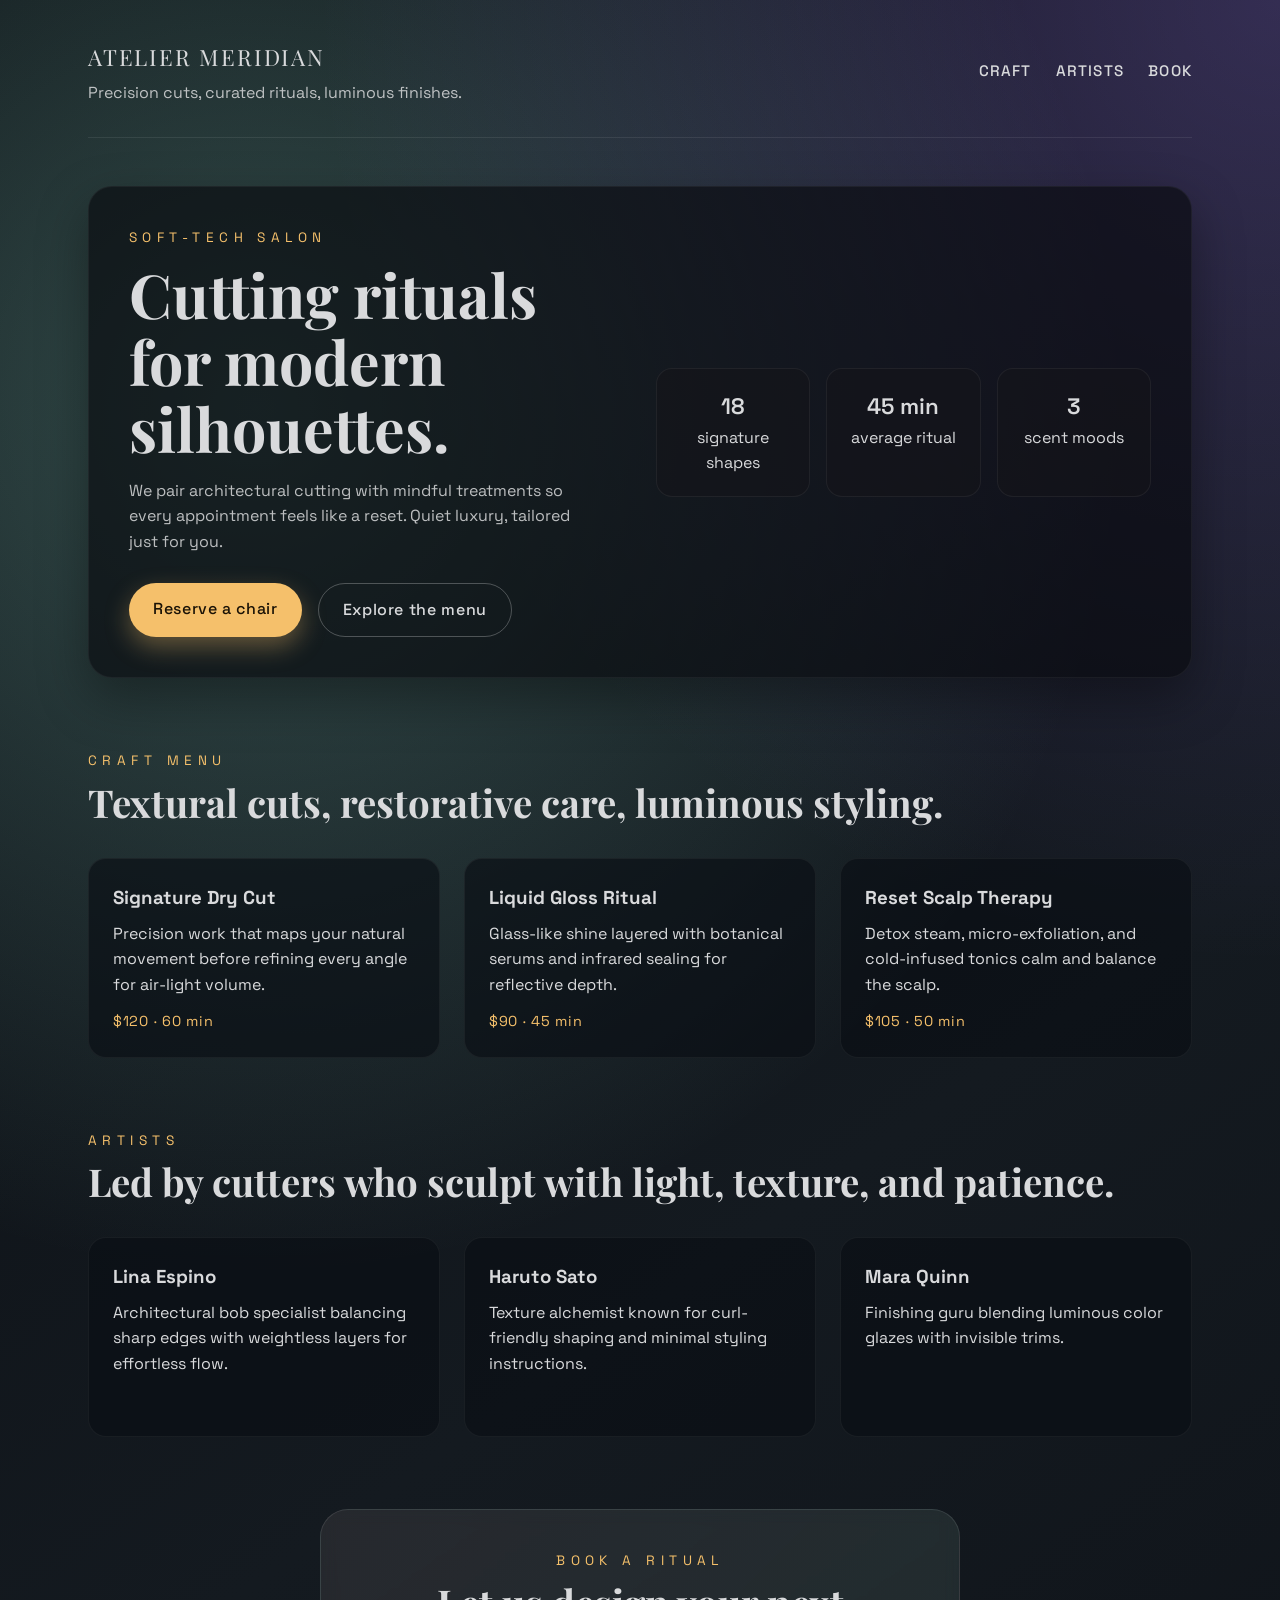
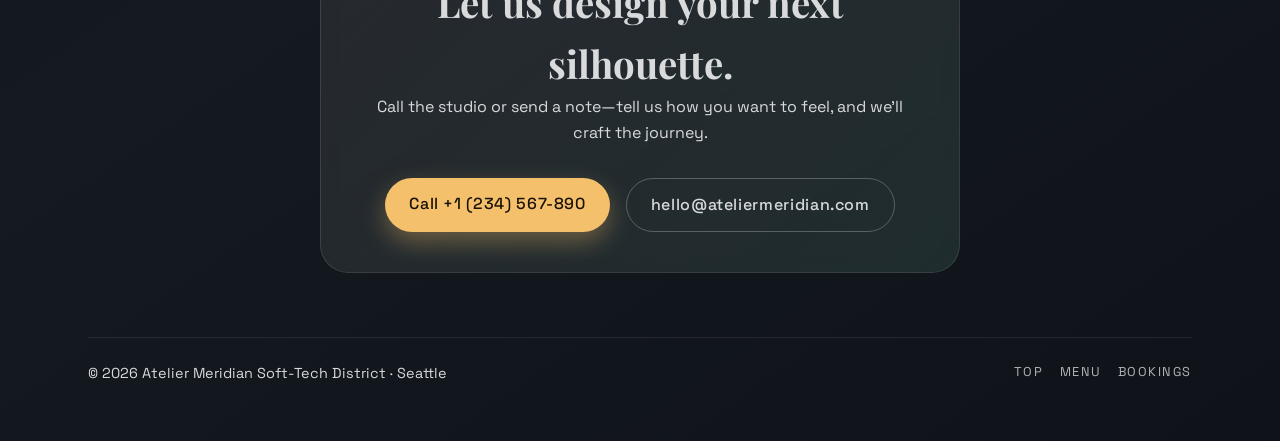
==== index.html @ 220599c0 "Add initial HTML and CSS files for Haircut Studio website" ====
<!DOCTYPE html>
<html lang="en">
<head>
    <meta charset="UTF-8">
    <meta name="viewport" content="width=device-width, initial-scale=1.0">
    <title>Atelier Meridian — Haircut Studio</title>
    <link rel="preconnect" href="https://fonts.googleapis.com">
    <link rel="preconnect" href="https://fonts.gstatic.com" crossorigin>
    <link href="https://fonts.googleapis.com/css2?family=Playfair+Display:wght@500;600&family=Space+Grotesk:wght@400;500&display=swap" rel="stylesheet">
    <link rel="stylesheet" href="styles.css">
</head>
<body>
    <div class="page-shell">
        <header class="hero-header">
            <div class="brand-block">
                <span class="studio-tag">Atelier Meridian</span>
                <p class="studio-note">Precision cuts, curated rituals, luminous finishes.</p>
            </div>
            <nav class="nav-menu" aria-label="Primary">
                <a href="#craft">Craft</a>
                <a href="#artists">Artists</a>
                <a href="#booking">Book</a>
            </nav>
        </header>

        <main>
            <section class="hero" id="home">
                <div class="hero-content">
                    <p class="eyebrow">SOFT-TECH SALON</p>
                    <h1>Cutting rituals for modern silhouettes.</h1>
                    <p class="lede">We pair architectural cutting with mindful treatments so every appointment feels like a reset. Quiet luxury, tailored just for you.</p>
                    <div class="hero-cta">
                        <a class="primary" href="#booking">Reserve a chair</a>
                        <a class="secondary" href="#craft">Explore the menu</a>
                    </div>
                </div>
                <div class="hero-panel">
                    <div class="stat">
                        <span class="stat-value">18</span>
                        <span class="stat-label">signature shapes</span>
                    </div>
                    <div class="stat">
                        <span class="stat-value">45 min</span>
                        <span class="stat-label">average ritual</span>
                    </div>
                    <div class="stat">
                        <span class="stat-value">3</span>
                        <span class="stat-label">scent moods</span>
                    </div>
                </div>
            </section>

            <section class="services" id="craft">
                <header>
                    <p class="eyebrow">Craft Menu</p>
                    <h2>Textural cuts, restorative care, luminous styling.</h2>
                </header>
                <div class="service-grid">
                    <article>
                        <h3>Signature Dry Cut</h3>
                        <p>Precision work that maps your natural movement before refining every angle for air-light volume.</p>
                        <span class="price">$120 · 60 min</span>
                    </article>
                    <article>
                        <h3>Liquid Gloss Ritual</h3>
                        <p>Glass-like shine layered with botanical serums and infrared sealing for reflective depth.</p>
                        <span class="price">$90 · 45 min</span>
                    </article>
                    <article>
                        <h3>Reset Scalp Therapy</h3>
                        <p>Detox steam, micro-exfoliation, and cold-infused tonics calm and balance the scalp.</p>
                        <span class="price">$105 · 50 min</span>
                    </article>
                </div>
            </section>

            <section class="artists" id="artists">
                <header>
                    <p class="eyebrow">Artists</p>
                    <h2>Led by cutters who sculpt with light, texture, and patience.</h2>
                </header>
                <div class="artist-profiles">
                    <article>
                        <h3>Lina Espino</h3>
                        <p>Architectural bob specialist balancing sharp edges with weightless layers for effortless flow.</p>
                    </article>
                    <article>
                        <h3>Haruto Sato</h3>
                        <p>Texture alchemist known for curl-friendly shaping and minimal styling instructions.</p>
                    </article>
                    <article>
                        <h3>Mara Quinn</h3>
                        <p>Finishing guru blending luminous color glazes with invisible trims.</p>
                    </article>
                </div>
            </section>

            <section class="booking" id="booking">
                <div class="booking-card">
                    <p class="eyebrow">Book a Ritual</p>
                    <h2>Let us design your next silhouette.</h2>
                    <p>Call the studio or send a note—tell us how you want to feel, and we’ll craft the journey.</p>
                    <div class="contact-options">
                        <a class="primary" href="tel:+1234567890">Call +1 (234) 567-890</a>
                        <a class="secondary" href="mailto:hello@ateliermeridian.com">hello@ateliermeridian.com</a>
                    </div>
                </div>
            </section>
        </main>

        <footer class="site-footer">
            <div>
                <span>© 2026 Atelier Meridian</span>
                <span>Soft-Tech District · Seattle</span>
            </div>
            <div class="footer-nav">
                <a href="#home">Top</a>
                <a href="#craft">Menu</a>
                <a href="#booking">Bookings</a>
            </div>
        </footer>
    </div>
</body>
</html>
---- styles.css ----
:root {
    --ink: #0e1116;
    --charcoal: #1d232b;
    --sand: #f3efe8;
    --gold: #f5c06b;
    --blush: #ffdad2;
    --glow: #8cd7c4;
    --accent: #a37bff;
    --text: #d9dadc;
}

* {
    box-sizing: border-box;
    margin: 0;
    padding: 0;
}

body {
    font-family: "Space Grotesk", "Segoe UI", sans-serif;
    background: radial-gradient(circle at top right, rgba(163, 123, 255, 0.25), transparent 40%),
                radial-gradient(circle at 20% 20%, rgba(140, 215, 196, 0.3), transparent 45%),
                linear-gradient(145deg, #0a0d12, #141a20 60%, #0f1319);
    color: var(--text);
    min-height: 100vh;
    line-height: 1.6;
}

.page-shell {
    max-width: 1200px;
    margin: 0 auto;
    padding: 2.5rem clamp(1rem, 4vw, 3rem) 3.5rem;
}

.hero-header {
    display: flex;
    flex-wrap: wrap;
    justify-content: space-between;
    align-items: center;
    gap: 1.5rem;
    padding-bottom: 2rem;
    border-bottom: 1px solid rgba(255, 255, 255, 0.08);
}

.brand-block {
    max-width: 420px;
}

.studio-tag {
    font-family: "Playfair Display", serif;
    font-size: 1.4rem;
    letter-spacing: 0.08em;
    text-transform: uppercase;
}

.studio-note {
    margin-top: 0.25rem;
    color: rgba(217, 218, 220, 0.85);
}

.nav-menu {
    display: flex;
    gap: 1.5rem;
    font-size: 0.95rem;
}

.nav-menu a {
    text-decoration: none;
    color: var(--text);
    letter-spacing: 0.08em;
    text-transform: uppercase;
    font-weight: 500;
    position: relative;
    padding-bottom: 0.15rem;
    transition: color 0.2s ease;
}

.nav-menu a::after {
    content: "";
    position: absolute;
    left: 0;
    bottom: 0;
    width: 100%;
    height: 1px;
    background: var(--gold);
    transform: scaleX(0);
    transform-origin: left;
    transition: transform 0.25s ease;
}

.nav-menu a:hover {
    color: var(--gold);
}

.nav-menu a:hover::after {
    transform: scaleX(1);
}

main {
    display: flex;
    flex-direction: column;
    gap: 4.5rem;
    margin-top: 3rem;
}

.hero {
    display: grid;
    grid-template-columns: repeat(auto-fit, minmax(280px, 1fr));
    gap: 2rem;
    padding: 2.5rem;
    border-radius: 24px;
    background: rgba(8, 10, 15, 0.65);
    box-shadow: 0 20px 50px rgba(0, 0, 0, 0.35);
    border: 1px solid rgba(255, 255, 255, 0.05);
    position: relative;
    overflow: hidden;
}

.hero::before {
    content: "";
    position: absolute;
    inset: -40% auto auto 40%;
    width: 200px;
    height: 200px;
    background: radial-gradient(circle, rgba(245, 192, 107, 0.6), transparent 60%);
    animation: floatGlow 8s ease-in-out infinite;
}

@keyframes floatGlow {
    0%, 100% { transform: translateY(0); opacity: 0.9; }
    50% { transform: translateY(-20px); opacity: 0.5; }
}

.hero-content h1 {
    font-family: "Playfair Display", serif;
    font-size: clamp(2.6rem, 5vw, 3.8rem);
    line-height: 1.1;
    margin: 0.75rem 0 1rem;
}

.hero-content .lede {
    color: rgba(217, 218, 220, 0.85);
    max-width: 460px;
}

.eyebrow {
    font-size: 0.85rem;
    letter-spacing: 0.4em;
    text-transform: uppercase;
    color: var(--gold);
}

.hero-cta {
    margin-top: 1.75rem;
    display: flex;
    flex-wrap: wrap;
    gap: 1rem;
}

.hero-cta a,
.contact-options a {
    text-decoration: none;
    font-weight: 500;
    letter-spacing: 0.04em;
    padding: 0.85rem 1.5rem;
    border-radius: 999px;
    transition: transform 0.25s ease, box-shadow 0.25s ease;
}

.primary {
    background: var(--gold);
    color: #1a1206;
    box-shadow: 0 10px 25px rgba(245, 192, 107, 0.35);
}

.secondary {
    border: 1px solid rgba(255, 255, 255, 0.25);
    color: var(--text);
}

.hero-cta a:hover,
.contact-options a:hover {
    transform: translateY(-2px);
}

.hero-panel {
    display: grid;
    grid-template-columns: repeat(auto-fit, minmax(120px, 1fr));
    gap: 1rem;
    align-self: center;
}

.stat {
    background: rgba(20, 20, 25, 0.6);
    border: 1px solid rgba(255, 255, 255, 0.06);
    border-radius: 16px;
    padding: 1.25rem;
    text-align: center;
}

.stat-value {
    display: block;
    font-size: 1.4rem;
    font-weight: 600;
}

.services, .artists, .booking {
    display: flex;
    flex-direction: column;
    gap: 1.5rem;
}

.services header h2,
.artists header h2,
.booking h2 {
    font-family: "Playfair Display", serif;
    font-size: clamp(1.8rem, 3vw, 2.5rem);
}

.service-grid,
.artist-profiles {
    display: grid;
    grid-template-columns: repeat(auto-fit, minmax(240px, 1fr));
    gap: 1.5rem;
}

.service-grid article,
.artist-profiles article {
    background: rgba(10, 14, 20, 0.65);
    border-radius: 18px;
    border: 1px solid rgba(255, 255, 255, 0.05);
    padding: 1.5rem;
    min-height: 200px;
    display: flex;
    flex-direction: column;
    gap: 0.5rem;
    transition: transform 0.3s ease, border-color 0.3s ease;
}

.service-grid article:hover,
.artist-profiles article:hover {
    transform: translateY(-6px);
    border-color: rgba(245, 192, 107, 0.4);
}

.price {
    font-size: 0.9rem;
    letter-spacing: 0.05em;
    color: var(--gold);
    margin-top: auto;
}

.booking {
    align-items: center;
}

.booking-card {
    width: min(100%, 640px);
    background: linear-gradient(135deg, rgba(255, 218, 210, 0.08), rgba(140, 215, 196, 0.12));
    border-radius: 28px;
    border: 1px solid rgba(255, 255, 255, 0.1);
    padding: 2.5rem;
    text-align: center;
    backdrop-filter: blur(8px);
}

.contact-options {
    margin-top: 2rem;
    display: flex;
    flex-wrap: wrap;
    justify-content: center;
    gap: 1rem;
}

.site-footer {
    margin-top: 4rem;
    padding-top: 1.5rem;
    border-top: 1px solid rgba(255, 255, 255, 0.08);
    display: flex;
    flex-wrap: wrap;
    justify-content: space-between;
    gap: 1rem;
    font-size: 0.9rem;
}

.footer-nav {
    display: flex;
    gap: 1rem;
}

.footer-nav a {
    color: rgba(217, 218, 220, 0.8);
    text-decoration: none;
    letter-spacing: 0.12em;
    text-transform: uppercase;
    font-size: 0.8rem;
}

@media (max-width: 640px) {
    .hero-header {
        flex-direction: column;
        align-items: flex-start;
    }

    .nav-menu {
        width: 100%;
        justify-content: space-between;
    }

    .hero,
    .booking-card {
        padding: 1.75rem;
    }
}
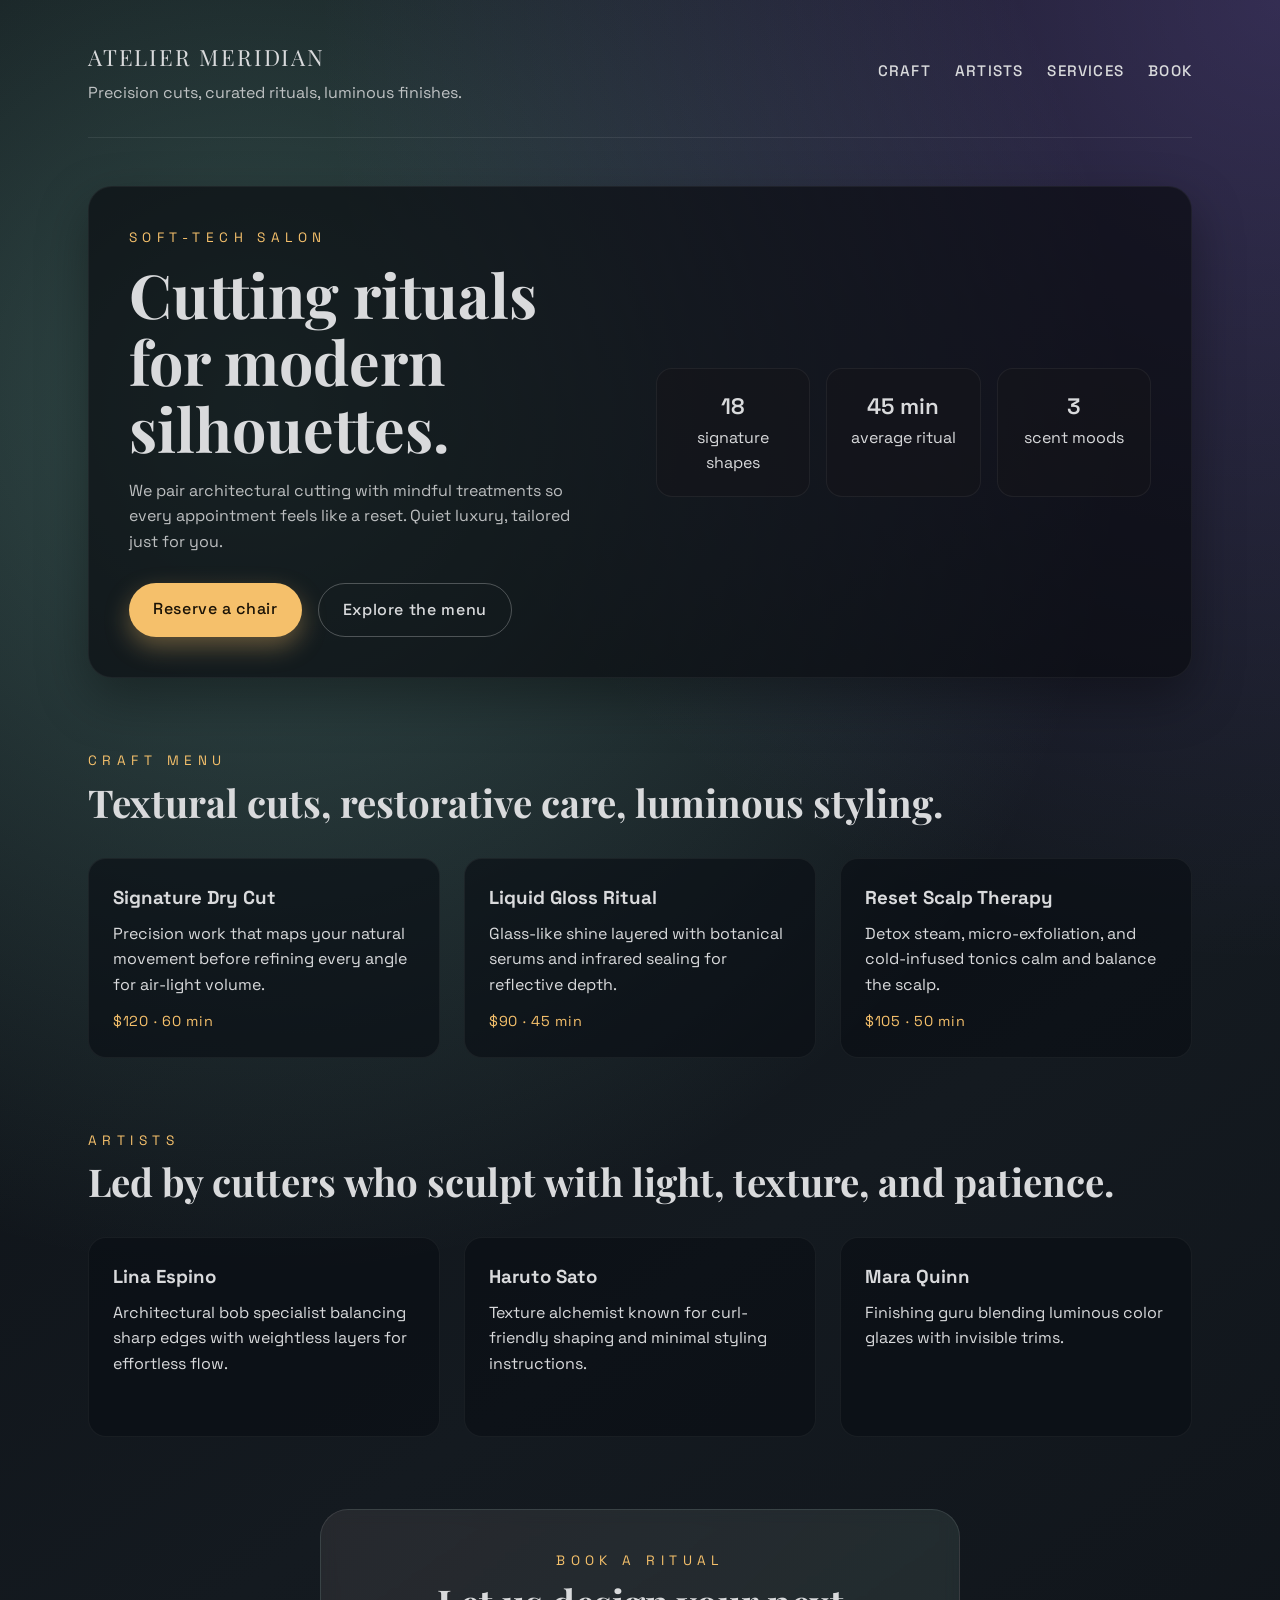
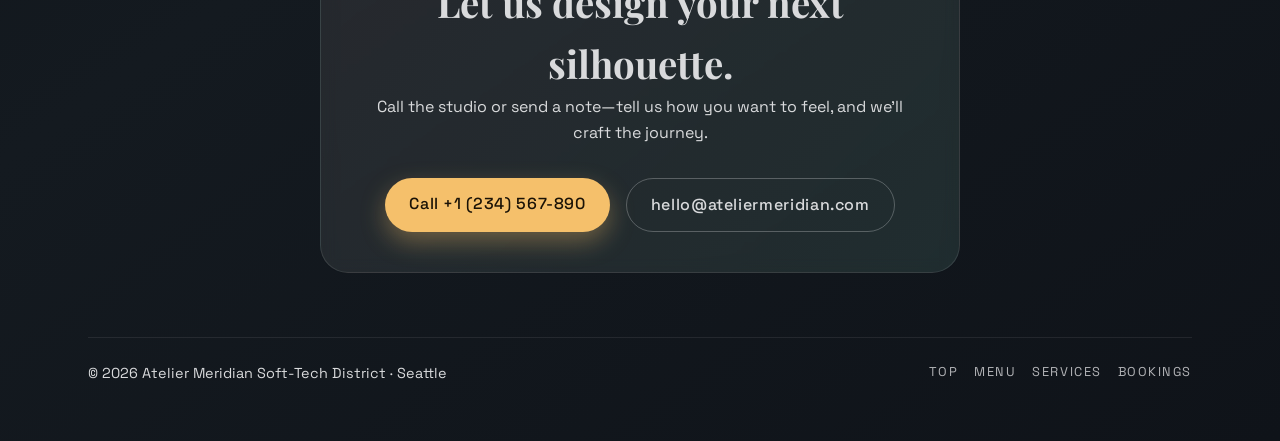
==== commit 2eef6922: "Update README, add services page, and enhance navigation links" ====
--- a/index.html
+++ b/index.html
@@ -19,6 +19,7 @@
             <nav class="nav-menu" aria-label="Primary">
                 <a href="#craft">Craft</a>
                 <a href="#artists">Artists</a>
+                <a href="services.html">Services</a>
                 <a href="#booking">Book</a>
             </nav>
         </header>
@@ -116,6 +117,7 @@
             <div class="footer-nav">
                 <a href="#home">Top</a>
                 <a href="#craft">Menu</a>
+                <a href="services.html">Services</a>
                 <a href="#booking">Bookings</a>
             </div>
         </footer>
--- a/styles.css
+++ b/styles.css
@@ -29,6 +29,48 @@
     max-width: 1200px;
     margin: 0 auto;
     padding: 2.5rem clamp(1rem, 4vw, 3rem) 3.5rem;
+}
+
+.service-page main {
+    margin-top: 2.5rem;
+    gap: 3.5rem;
+}
+
+.services-hero {
+    display: grid;
+    grid-template-columns: repeat(auto-fit, minmax(280px, 1fr));
+    gap: 2.5rem;
+    padding: 2.5rem;
+    border-radius: 28px;
+    background: rgba(8, 10, 15, 0.72);
+    border: 1px solid rgba(255, 255, 255, 0.06);
+    box-shadow: 0 20px 60px rgba(0, 0, 0, 0.35);
+}
+
+.service-metrics {
+    display: grid;
+    grid-template-columns: repeat(auto-fit, minmax(160px, 1fr));
+    gap: 1rem;
+}
+
+.metric {
+    padding: 1.5rem;
+    border-radius: 18px;
+    background: rgba(20, 22, 30, 0.7);
+    border: 1px solid rgba(255, 255, 255, 0.05);
+}
+
+.metric-value {
+    display: block;
+    font-family: "Playfair Display", serif;
+    font-size: 1.6rem;
+}
+
+.metric-label {
+    letter-spacing: 0.18em;
+    text-transform: uppercase;
+    font-size: 0.75rem;
+    color: rgba(217, 218, 220, 0.75);
 }
 
 .hero-header {
@@ -209,6 +251,166 @@
     gap: 1.5rem;
 }
 
+.service-stacks,
+.ritual-tiers,
+.addons,
+.service-faq,
+.service-cta-final {
+    display: flex;
+    flex-direction: column;
+    gap: 1.25rem;
+}
+
+.stack-grid,
+.tier-grid,
+.addon-grid,
+.faq-grid {
+    display: grid;
+    gap: 1.5rem;
+}
+
+.stack-grid {
+    grid-template-columns: repeat(auto-fit, minmax(260px, 1fr));
+}
+
+.stack-card {
+    background: rgba(10, 14, 20, 0.7);
+    border-radius: 22px;
+    border: 1px solid rgba(255, 255, 255, 0.07);
+    padding: 1.75rem;
+    display: flex;
+    flex-direction: column;
+    gap: 1rem;
+    position: relative;
+    overflow: hidden;
+}
+
+.stack-card::after {
+    content: "";
+    position: absolute;
+    inset: auto 1.5rem 1.5rem auto;
+    width: 60px;
+    height: 60px;
+    border-radius: 50%;
+    background: radial-gradient(circle, rgba(163, 123, 255, 0.45), transparent 60%);
+    opacity: 0.25;
+}
+
+.stack-header {
+    display: flex;
+    justify-content: space-between;
+    align-items: center;
+    gap: 1rem;
+}
+
+.service-list {
+    list-style: none;
+    display: flex;
+    flex-direction: column;
+    gap: 0.6rem;
+    color: rgba(217, 218, 220, 0.9);
+}
+
+.service-list li {
+    position: relative;
+    padding-left: 1.25rem;
+}
+
+.service-list li::before {
+    content: "";
+    position: absolute;
+    left: 0;
+    top: 0.55rem;
+    width: 6px;
+    height: 6px;
+    border-radius: 50%;
+    background: var(--gold);
+}
+
+.stack-note {
+    color: rgba(217, 218, 220, 0.75);
+    font-size: 0.9rem;
+}
+
+.tier-grid {
+    grid-template-columns: repeat(auto-fit, minmax(240px, 1fr));
+}
+
+.tier-card {
+    border-radius: 24px;
+    border: 1px solid rgba(255, 255, 255, 0.08);
+    background: linear-gradient(160deg, rgba(10, 14, 20, 0.85), rgba(20, 24, 32, 0.7));
+    padding: 1.75rem;
+    display: flex;
+    flex-direction: column;
+    gap: 0.9rem;
+    box-shadow: 0 15px 35px rgba(0, 0, 0, 0.35);
+}
+
+.tier-card ul {
+    list-style: none;
+    display: flex;
+    flex-direction: column;
+    gap: 0.4rem;
+    font-size: 0.95rem;
+    color: rgba(217, 218, 220, 0.85);
+}
+
+.tier-card ul li::before {
+    content: "— ";
+    color: var(--gold);
+}
+
+.tier-badge {
+    align-self: flex-start;
+    padding: 0.3rem 0.9rem;
+    border-radius: 999px;
+    border: 1px solid rgba(255, 255, 255, 0.2);
+    text-transform: uppercase;
+    letter-spacing: 0.18em;
+    font-size: 0.7rem;
+}
+
+.addons header h2,
+.service-faq header h2,
+.service-cta-final h2 {
+    font-family: "Playfair Display", serif;
+}
+
+.addon-grid {
+    grid-template-columns: repeat(auto-fit, minmax(200px, 1fr));
+}
+
+.addon-grid article {
+    border-radius: 18px;
+    border: 1px solid rgba(255, 255, 255, 0.05);
+    background: rgba(8, 10, 15, 0.7);
+    padding: 1.5rem;
+    display: flex;
+    flex-direction: column;
+    gap: 0.5rem;
+}
+
+.faq-grid {
+    grid-template-columns: repeat(auto-fit, minmax(220px, 1fr));
+}
+
+.faq-item {
+    padding: 1.5rem;
+    border-radius: 18px;
+    border: 1px solid rgba(255, 255, 255, 0.05);
+    background: rgba(15, 18, 25, 0.75);
+}
+
+.service-cta-final {
+    align-items: center;
+    text-align: center;
+    padding: 2.5rem;
+    border-radius: 28px;
+    border: 1px solid rgba(255, 255, 255, 0.08);
+    background: linear-gradient(135deg, rgba(255, 218, 210, 0.08), rgba(163, 123, 255, 0.12));
+}
+
 .services header h2,
 .artists header h2,
 .booking h2 {
@@ -307,7 +509,13 @@
     }
 
     .hero,
-    .booking-card {
+    .booking-card,
+    .services-hero,
+    .service-cta-final {
         padding: 1.75rem;
     }
-}
+
+    .service-metrics {
+        grid-template-columns: 1fr;
+    }
+}
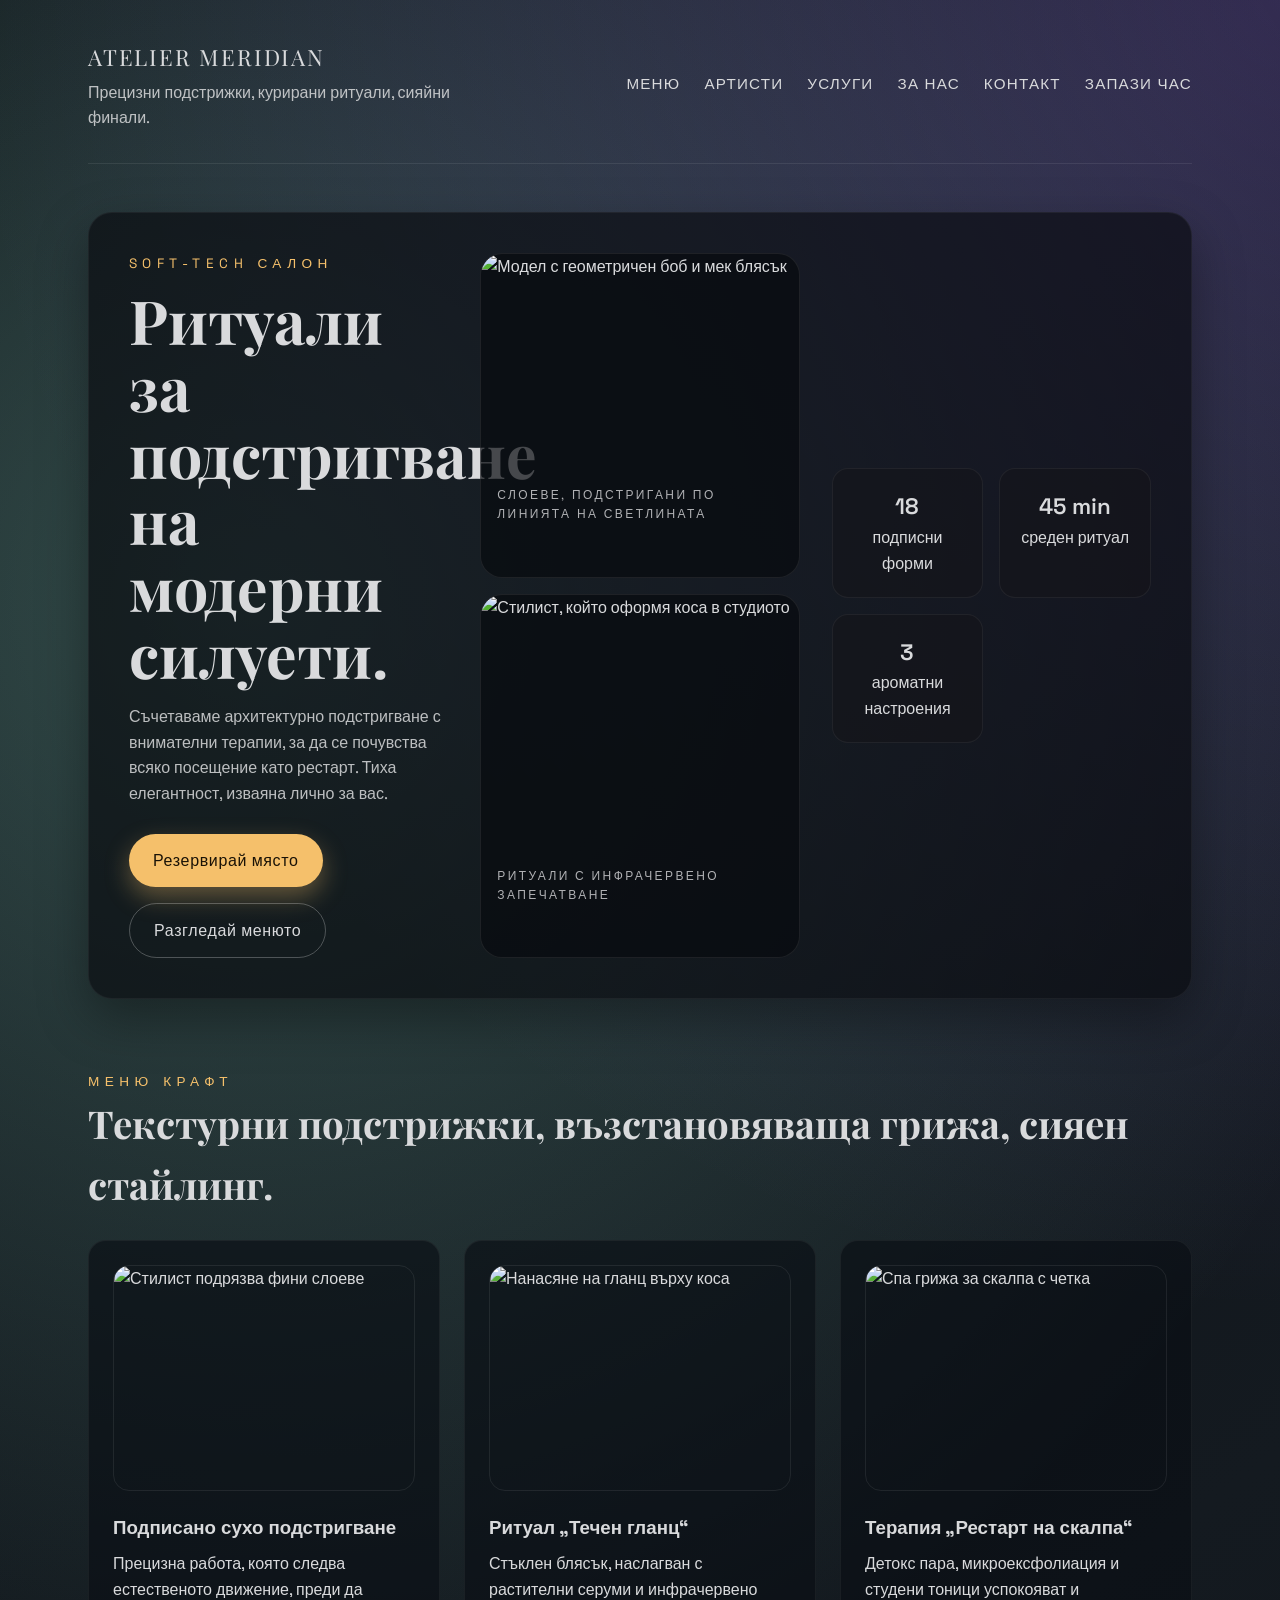
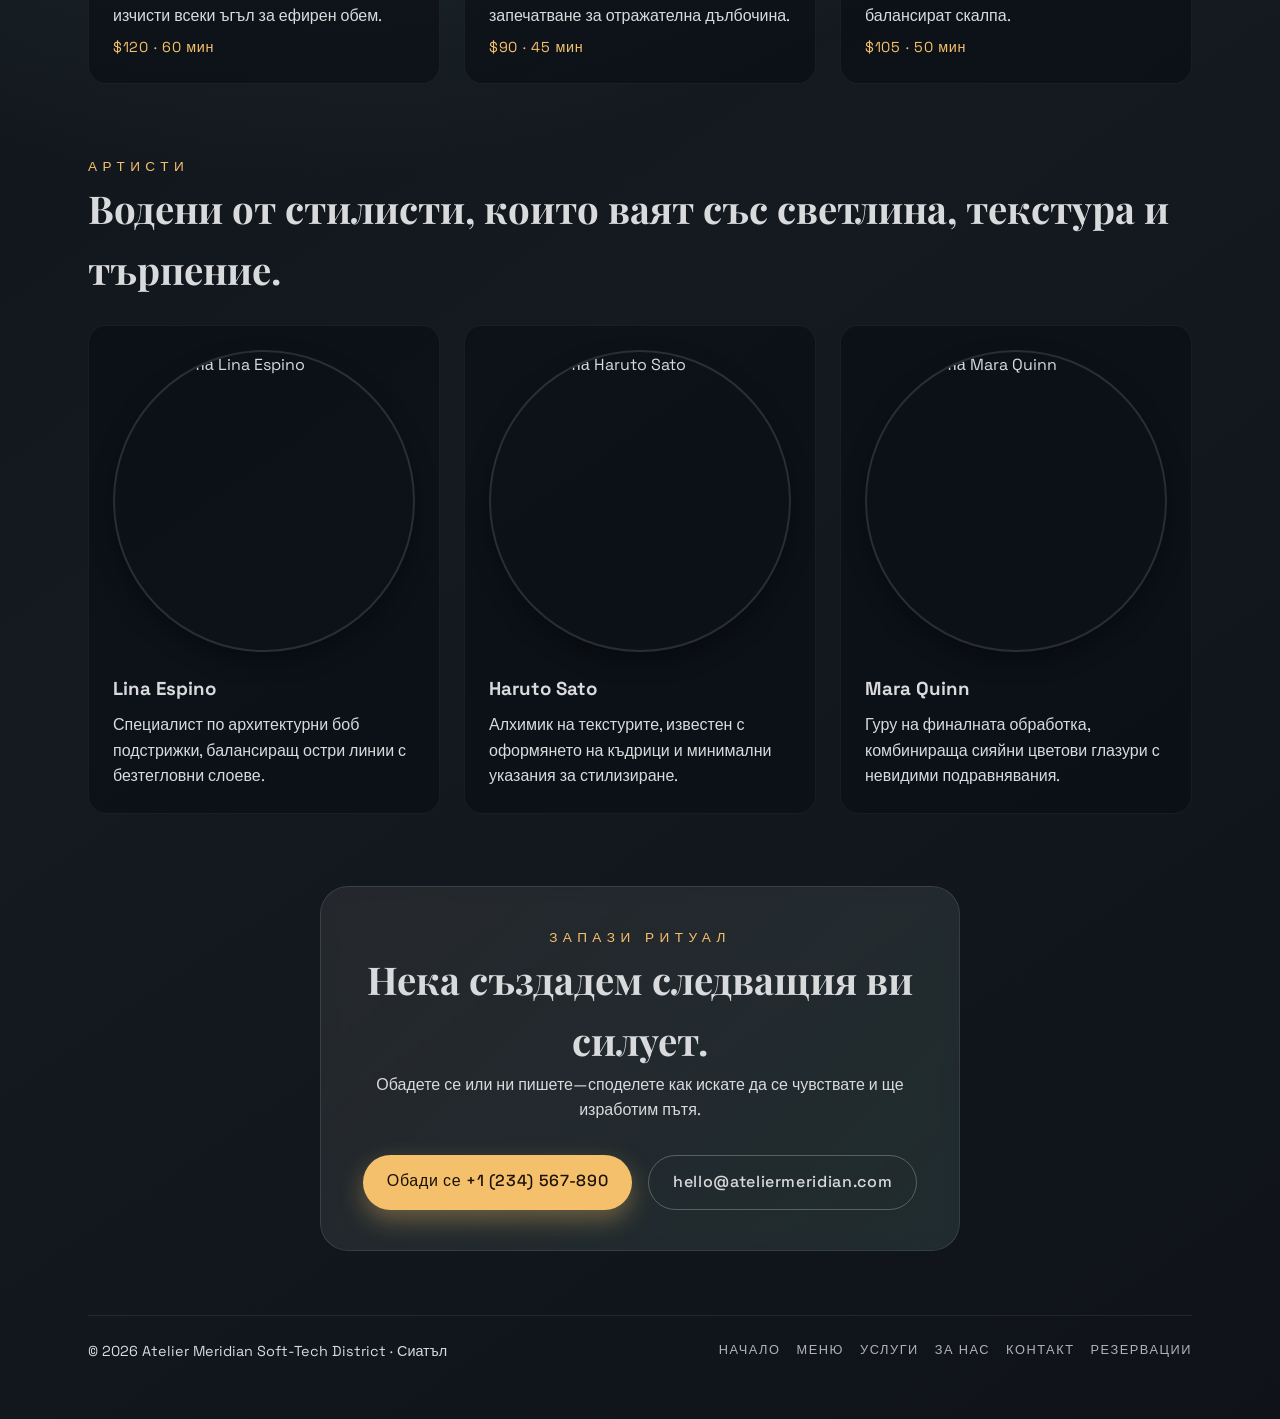
==== commit a79cea32: "Translate website content to Bulgarian, update HTML structure, and enhance CSS styles for improved l" ====
--- a/index.html
+++ b/index.html
@@ -1,9 +1,9 @@
 <!DOCTYPE html>
-<html lang="en">
+<html lang="bg">
 <head>
     <meta charset="UTF-8">
     <meta name="viewport" content="width=device-width, initial-scale=1.0">
-    <title>Atelier Meridian — Haircut Studio</title>
+    <title>Atelier Meridian — Студио за подстригване</title>
     <link rel="preconnect" href="https://fonts.googleapis.com">
     <link rel="preconnect" href="https://fonts.gstatic.com" crossorigin>
     <link href="https://fonts.googleapis.com/css2?family=Playfair+Display:wght@500;600&family=Space+Grotesk:wght@400;500&display=swap" rel="stylesheet">
@@ -14,95 +14,113 @@
         <header class="hero-header">
             <div class="brand-block">
                 <span class="studio-tag">Atelier Meridian</span>
-                <p class="studio-note">Precision cuts, curated rituals, luminous finishes.</p>
+                <p class="studio-note">Прецизни подстрижки, курирани ритуали, сияйни финали.</p>
             </div>
             <nav class="nav-menu" aria-label="Primary">
-                <a href="#craft">Craft</a>
-                <a href="#artists">Artists</a>
-                <a href="services.html">Services</a>
-                <a href="#booking">Book</a>
+                <a href="#craft">Меню</a>
+                <a href="#artists">Артисти</a>
+                <a href="services.html">Услуги</a>
+                <a href="about.html">За нас</a>
+                <a href="contact.html">Контакт</a>
+                <a href="#booking">Запази час</a>
             </nav>
         </header>
 
         <main>
             <section class="hero" id="home">
                 <div class="hero-content">
-                    <p class="eyebrow">SOFT-TECH SALON</p>
-                    <h1>Cutting rituals for modern silhouettes.</h1>
-                    <p class="lede">We pair architectural cutting with mindful treatments so every appointment feels like a reset. Quiet luxury, tailored just for you.</p>
+                    <p class="eyebrow">SOFT-TECH САЛОН</p>
+                    <h1>Ритуали за подстригване на модерни силуети.</h1>
+                    <p class="lede">Съчетаваме архитектурно подстригване с внимателни терапии, за да се почувства всяко посещение като рестарт. Тиха елегантност, изваяна лично за вас.</p>
                     <div class="hero-cta">
-                        <a class="primary" href="#booking">Reserve a chair</a>
-                        <a class="secondary" href="#craft">Explore the menu</a>
+                        <a class="primary" href="#booking">Резервирай място</a>
+                        <a class="secondary" href="#craft">Разгледай менюто</a>
                     </div>
+                </div>
+                <div class="hero-gallery" aria-label="Кадри от студиото">
+                    <figure>
+                        <img src="https://images.unsplash.com/photo-1503341455253-b2e723bb3dbb?auto=format&fit=crop&w=900&q=80" alt="Модел с геометричен боб и мек блясък" loading="lazy">
+                        <figcaption>Слоеве, подстригани по линията на светлината</figcaption>
+                    </figure>
+                    <figure class="portrait">
+                        <img src="https://images.unsplash.com/photo-1514996937319-344454492b37?auto=format&fit=crop&w=900&q=80" alt="Стилист, който оформя коса в студиото" loading="lazy">
+                        <figcaption>Ритуали с инфрачервено запечатване</figcaption>
+                    </figure>
                 </div>
                 <div class="hero-panel">
                     <div class="stat">
                         <span class="stat-value">18</span>
-                        <span class="stat-label">signature shapes</span>
+                        <span class="stat-label">подписни форми</span>
                     </div>
                     <div class="stat">
                         <span class="stat-value">45 min</span>
-                        <span class="stat-label">average ritual</span>
+                        <span class="stat-label">среден ритуал</span>
                     </div>
                     <div class="stat">
                         <span class="stat-value">3</span>
-                        <span class="stat-label">scent moods</span>
+                        <span class="stat-label">ароматни настроения</span>
                     </div>
                 </div>
             </section>
 
             <section class="services" id="craft">
                 <header>
-                    <p class="eyebrow">Craft Menu</p>
-                    <h2>Textural cuts, restorative care, luminous styling.</h2>
+                    <p class="eyebrow">Меню Крафт</p>
+                    <h2>Текстурни подстрижки, възстановяваща грижа, сияен стайлинг.</h2>
                 </header>
                 <div class="service-grid">
                     <article>
-                        <h3>Signature Dry Cut</h3>
-                        <p>Precision work that maps your natural movement before refining every angle for air-light volume.</p>
-                        <span class="price">$120 · 60 min</span>
+                        <img class="service-photo" src="https://images.unsplash.com/photo-1522335789203-aabd1fc54bc9?auto=format&fit=crop&w=700&q=80" alt="Стилист подрязва фини слоеве" loading="lazy">
+                        <h3>Подписано сухо подстригване</h3>
+                        <p>Прецизна работа, която следва естественото движение, преди да изчисти всеки ъгъл за ефирен обем.</p>
+                        <span class="price">$120 · 60 мин</span>
                     </article>
                     <article>
-                        <h3>Liquid Gloss Ritual</h3>
-                        <p>Glass-like shine layered with botanical serums and infrared sealing for reflective depth.</p>
-                        <span class="price">$90 · 45 min</span>
+                        <img class="service-photo" src="https://images.unsplash.com/photo-1504593811423-6dd665756598?auto=format&fit=crop&w=700&q=80" alt="Нанасяне на гланц върху коса" loading="lazy">
+                        <h3>Ритуал „Течен гланц“</h3>
+                        <p>Стъклен блясък, наслагван с растителни серуми и инфрачервено запечатване за отражателна дълбочина.</p>
+                        <span class="price">$90 · 45 мин</span>
                     </article>
                     <article>
-                        <h3>Reset Scalp Therapy</h3>
-                        <p>Detox steam, micro-exfoliation, and cold-infused tonics calm and balance the scalp.</p>
-                        <span class="price">$105 · 50 min</span>
+                        <img class="service-photo" src="https://images.unsplash.com/photo-1487412720507-e7ab37603c6f?auto=format&fit=crop&w=700&q=80" alt="Спа грижа за скалпа с четка" loading="lazy">
+                        <h3>Терапия „Рестарт на скалпа“</h3>
+                        <p>Детокс пара, микроексфолиация и студени тоници успокояват и балансират скалпа.</p>
+                        <span class="price">$105 · 50 мин</span>
                     </article>
                 </div>
             </section>
 
             <section class="artists" id="artists">
                 <header>
-                    <p class="eyebrow">Artists</p>
-                    <h2>Led by cutters who sculpt with light, texture, and patience.</h2>
+                    <p class="eyebrow">Артисти</p>
+                    <h2>Водени от стилисти, които ваят със светлина, текстура и търпение.</h2>
                 </header>
                 <div class="artist-profiles">
                     <article>
+                        <img class="artist-photo" src="https://images.unsplash.com/photo-1521572267360-ee0c2909d518?auto=format&fit=crop&w=600&q=80" alt="Портрет на Lina Espino" loading="lazy">
                         <h3>Lina Espino</h3>
-                        <p>Architectural bob specialist balancing sharp edges with weightless layers for effortless flow.</p>
+                        <p>Специалист по архитектурни боб подстрижки, балансиращ остри линии с безтегловни слоеве.</p>
                     </article>
                     <article>
+                        <img class="artist-photo" src="https://images.unsplash.com/photo-1521572163474-6864f9cf17ab?auto=format&fit=crop&w=600&q=80" alt="Портрет на Haruto Sato" loading="lazy">
                         <h3>Haruto Sato</h3>
-                        <p>Texture alchemist known for curl-friendly shaping and minimal styling instructions.</p>
+                        <p>Алхимик на текстурите, известен с оформянето на къдрици и минимални указания за стилизиране.</p>
                     </article>
                     <article>
+                        <img class="artist-photo" src="https://images.unsplash.com/photo-1524504388940-b1c1722653e1?auto=format&fit=crop&w=600&q=80" alt="Портрет на Mara Quinn" loading="lazy">
                         <h3>Mara Quinn</h3>
-                        <p>Finishing guru blending luminous color glazes with invisible trims.</p>
+                        <p>Гуру на финалната обработка, комбинираща сияйни цветови глазури с невидими подравнявания.</p>
                     </article>
                 </div>
             </section>
 
             <section class="booking" id="booking">
                 <div class="booking-card">
-                    <p class="eyebrow">Book a Ritual</p>
-                    <h2>Let us design your next silhouette.</h2>
-                    <p>Call the studio or send a note—tell us how you want to feel, and we’ll craft the journey.</p>
+                    <p class="eyebrow">Запази ритуал</p>
+                    <h2>Нека създадем следващия ви силует.</h2>
+                    <p>Обадете се или ни пишете—споделете как искате да се чувствате и ще изработим пътя.</p>
                     <div class="contact-options">
-                        <a class="primary" href="tel:+1234567890">Call +1 (234) 567-890</a>
+                        <a class="primary" href="tel:+1234567890">Обади се +1 (234) 567-890</a>
                         <a class="secondary" href="mailto:hello@ateliermeridian.com">hello@ateliermeridian.com</a>
                     </div>
                 </div>
@@ -112,13 +130,15 @@
         <footer class="site-footer">
             <div>
                 <span>© 2026 Atelier Meridian</span>
-                <span>Soft-Tech District · Seattle</span>
+                <span>Soft-Tech District · Сиатъл</span>
             </div>
             <div class="footer-nav">
-                <a href="#home">Top</a>
-                <a href="#craft">Menu</a>
-                <a href="services.html">Services</a>
-                <a href="#booking">Bookings</a>
+                <a href="#home">Начало</a>
+                <a href="#craft">Меню</a>
+                <a href="services.html">Услуги</a>
+                <a href="about.html">За нас</a>
+                <a href="contact.html">Контакт</a>
+                <a href="#booking">Резервации</a>
             </div>
         </footer>
     </div>
--- a/styles.css
+++ b/styles.css
@@ -25,6 +25,11 @@
     line-height: 1.6;
 }
 
+img {
+    max-width: 100%;
+    display: block;
+}
+
 .page-shell {
     max-width: 1200px;
     margin: 0 auto;
@@ -34,6 +39,14 @@
 .service-page main {
     margin-top: 2.5rem;
     gap: 3.5rem;
+}
+
+.about-page main,
+.contact-page main {
+    margin-top: 2.5rem;
+    display: flex;
+    flex-direction: column;
+    gap: 3.25rem;
 }
 
 .services-hero {
@@ -45,6 +58,33 @@
     background: rgba(8, 10, 15, 0.72);
     border: 1px solid rgba(255, 255, 255, 0.06);
     box-shadow: 0 20px 60px rgba(0, 0, 0, 0.35);
+}
+
+.services-aside {
+    display: flex;
+    flex-direction: column;
+    gap: 1.25rem;
+}
+
+.services-image {
+    border-radius: 24px;
+    overflow: hidden;
+    border: 1px solid rgba(255, 255, 255, 0.08);
+    background: rgba(10, 14, 20, 0.7);
+}
+
+.services-image img {
+    width: 100%;
+    height: 280px;
+    object-fit: cover;
+}
+
+.services-image figcaption {
+    padding: 0.85rem 1.25rem;
+    letter-spacing: 0.2em;
+    text-transform: uppercase;
+    font-size: 0.75rem;
+    color: rgba(217, 218, 220, 0.75);
 }
 
 .service-metrics {
@@ -184,6 +224,37 @@
     max-width: 460px;
 }
 
+.hero-gallery {
+    display: grid;
+    gap: 1rem;
+}
+
+.hero-gallery figure {
+    border-radius: 22px;
+    overflow: hidden;
+    border: 1px solid rgba(255, 255, 255, 0.08);
+    background: rgba(8, 10, 15, 0.7);
+}
+
+.hero-gallery img {
+    width: 100%;
+    height: 220px;
+    object-fit: cover;
+    filter: saturate(1.08);
+}
+
+.hero-gallery figure.portrait img {
+    height: 260px;
+}
+
+.hero-gallery figcaption {
+    font-size: 0.75rem;
+    letter-spacing: 0.2em;
+    text-transform: uppercase;
+    padding: 0.75rem 1rem;
+    color: rgba(217, 218, 220, 0.8);
+}
+
 .eyebrow {
     font-size: 0.85rem;
     letter-spacing: 0.4em;
@@ -411,6 +482,212 @@
     background: linear-gradient(135deg, rgba(255, 218, 210, 0.08), rgba(163, 123, 255, 0.12));
 }
 
+.about-hero,
+.contact-hero {
+    display: grid;
+    grid-template-columns: repeat(auto-fit, minmax(280px, 1fr));
+    gap: 2rem;
+    padding: 2.5rem;
+    border-radius: 28px;
+    border: 1px solid rgba(255, 255, 255, 0.07);
+    background: rgba(8, 10, 15, 0.72);
+}
+
+.about-panels,
+.contact-cards {
+    display: grid;
+    grid-template-columns: repeat(auto-fit, minmax(160px, 1fr));
+    gap: 1rem;
+}
+
+.about-panels article,
+.contact-cards article {
+    border-radius: 18px;
+    border: 1px solid rgba(255, 255, 255, 0.08);
+    padding: 1.25rem;
+    background: rgba(15, 18, 25, 0.65);
+}
+
+.studio-story,
+.process-map,
+.values,
+.team-highlight,
+.about-cta {
+    display: flex;
+    flex-direction: column;
+    gap: 1.25rem;
+}
+
+.story-grid,
+.values-grid,
+.team-grid {
+    display: grid;
+    grid-template-columns: repeat(auto-fit, minmax(220px, 1fr));
+    gap: 1.25rem;
+}
+
+.story-grid article,
+.values-grid article,
+.team-grid article {
+    border-radius: 20px;
+    border: 1px solid rgba(255, 255, 255, 0.06);
+    padding: 1.5rem;
+    background: rgba(8, 10, 15, 0.65);
+}
+
+.signature-photo {
+    border-radius: 28px;
+    overflow: hidden;
+    border: 1px solid rgba(255, 255, 255, 0.08);
+    background: rgba(8, 10, 15, 0.7);
+}
+
+.signature-photo img {
+    width: 100%;
+    height: 320px;
+    object-fit: cover;
+}
+
+.signature-photo figcaption {
+    padding: 0.9rem 1.25rem;
+    font-size: 0.8rem;
+    letter-spacing: 0.18em;
+    text-transform: uppercase;
+    color: rgba(217, 218, 220, 0.8);
+}
+
+.timeline {
+    list-style: none;
+    display: grid;
+    grid-template-columns: repeat(auto-fit, minmax(240px, 1fr));
+    gap: 1.5rem;
+    counter-reset: steps;
+}
+
+.timeline li {
+    border-radius: 22px;
+    border: 1px solid rgba(255, 255, 255, 0.07);
+    padding: 1.5rem;
+    background: rgba(12, 15, 22, 0.7);
+    display: flex;
+    gap: 1rem;
+}
+
+.timeline-step {
+    font-family: "Playfair Display", serif;
+    font-size: 1.5rem;
+    color: var(--gold);
+}
+
+.about-cta {
+    align-items: center;
+    text-align: center;
+    padding: 2.25rem;
+    border-radius: 28px;
+    border: 1px solid rgba(255, 255, 255, 0.08);
+    background: linear-gradient(135deg, rgba(140, 215, 196, 0.08), rgba(163, 123, 255, 0.12));
+}
+
+.hours-location {
+    display: grid;
+    grid-template-columns: repeat(auto-fit, minmax(260px, 1fr));
+    gap: 1.5rem;
+}
+
+.hours-card,
+.map-card,
+.booking-form,
+.contact-cta-final {
+    border-radius: 24px;
+    border: 1px solid rgba(255, 255, 255, 0.08);
+    background: rgba(10, 14, 20, 0.72);
+    padding: 2rem;
+}
+
+.hours-card table {
+    width: 100%;
+    border-collapse: collapse;
+    margin-top: 1rem;
+}
+
+.hours-card th,
+.hours-card td {
+    text-align: left;
+    padding: 0.35rem 0;
+    font-weight: 400;
+}
+
+.map-placeholder {
+    display: none;
+}
+
+.map-embed {
+    margin-top: 1.25rem;
+    border-radius: 18px;
+    border: 1px solid rgba(255, 255, 255, 0.08);
+    overflow: hidden;
+}
+
+.map-embed img {
+    width: 100%;
+    height: 220px;
+    object-fit: cover;
+}
+
+.map-embed figcaption {
+    padding: 0.75rem 1rem;
+    font-size: 0.8rem;
+    letter-spacing: 0.2em;
+    text-transform: uppercase;
+    color: rgba(217, 218, 220, 0.8);
+}
+
+.booking-form form {
+    display: flex;
+    flex-direction: column;
+    gap: 1.5rem;
+}
+
+.form-grid {
+    display: grid;
+    grid-template-columns: repeat(auto-fit, minmax(220px, 1fr));
+    gap: 1rem;
+}
+
+label span {
+    display: block;
+    font-size: 0.85rem;
+    letter-spacing: 0.1em;
+    text-transform: uppercase;
+    margin-bottom: 0.5rem;
+}
+
+input,
+select,
+textarea {
+    width: 100%;
+    padding: 0.85rem 1rem;
+    border-radius: 14px;
+    border: 1px solid rgba(255, 255, 255, 0.12);
+    background: rgba(5, 7, 10, 0.6);
+    color: var(--text);
+    font-family: inherit;
+}
+
+textarea {
+    resize: vertical;
+}
+
+.booking-form button {
+    align-self: flex-start;
+    border: none;
+    cursor: pointer;
+}
+
+.contact-cta-final {
+    text-align: center;
+}
+
 .services header h2,
 .artists header h2,
 .booking h2 {
@@ -436,6 +713,27 @@
     flex-direction: column;
     gap: 0.5rem;
     transition: transform 0.3s ease, border-color 0.3s ease;
+}
+
+.service-photo,
+.stack-photo {
+    width: 100%;
+    border-radius: 16px;
+    margin-bottom: 0.9rem;
+    aspect-ratio: 4 / 3;
+    object-fit: cover;
+    border: 1px solid rgba(255, 255, 255, 0.08);
+}
+
+.artist-photo,
+.team-photo {
+    width: 100%;
+    border-radius: 50%;
+    margin-bottom: 0.9rem;
+    aspect-ratio: 1 / 1;
+    object-fit: cover;
+    border: 2px solid rgba(255, 255, 255, 0.12);
+    box-shadow: 0 10px 22px rgba(0, 0, 0, 0.35);
 }
 
 .service-grid article:hover,
@@ -511,11 +809,33 @@
     .hero,
     .booking-card,
     .services-hero,
-    .service-cta-final {
+    .service-cta-final,
+    .about-hero,
+    .contact-hero,
+    .about-cta,
+    .hours-card,
+    .map-card,
+    .booking-form,
+    .contact-cta-final {
         padding: 1.75rem;
     }
 
     .service-metrics {
         grid-template-columns: 1fr;
     }
-}
+
+    .about-panels,
+    .contact-cards,
+    .story-grid,
+    .values-grid,
+    .team-grid,
+    .timeline,
+    .stack-grid,
+    .tier-grid,
+    .addon-grid,
+    .faq-grid,
+    .hours-location,
+    .form-grid {
+        grid-template-columns: 1fr;
+    }
+}
